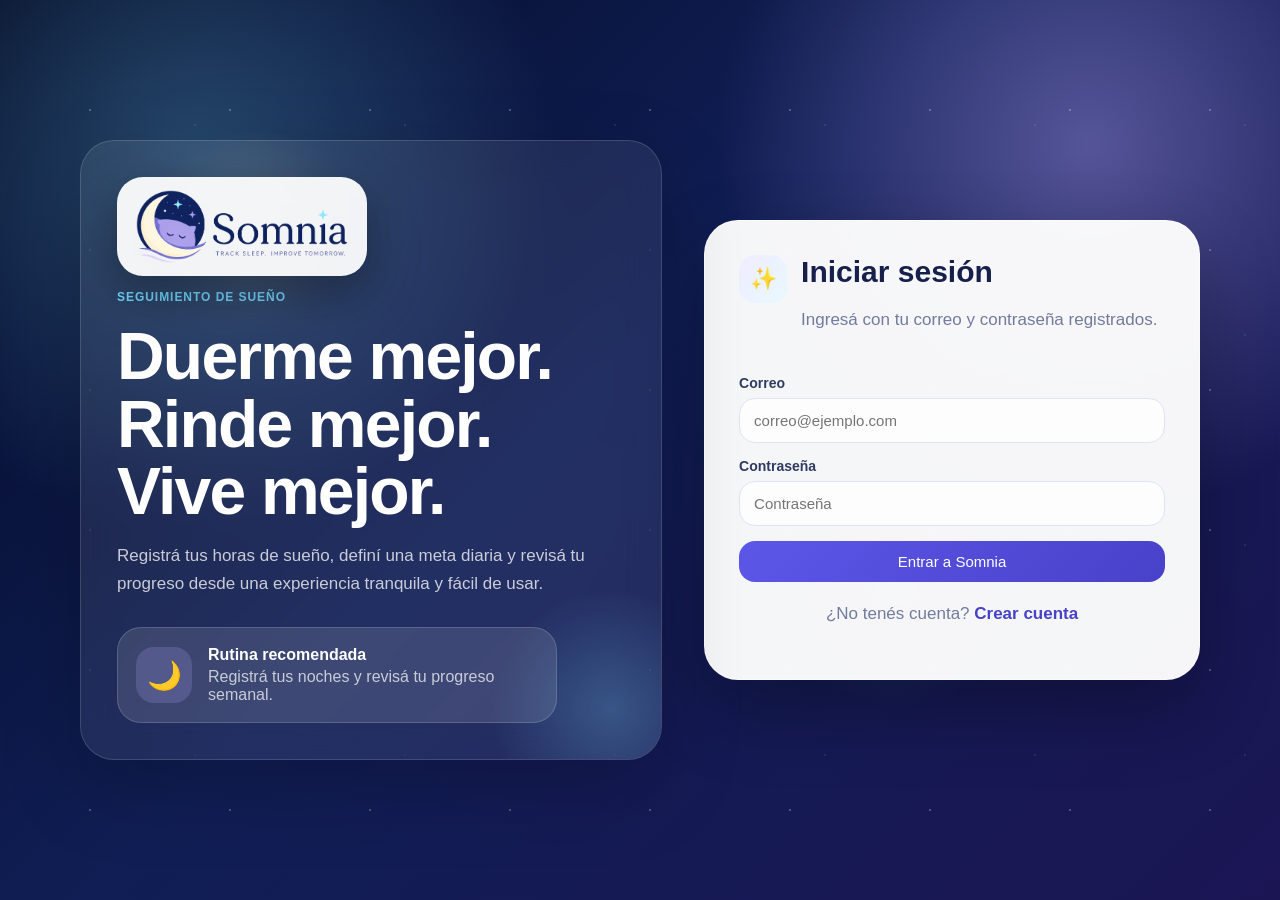
==== index.html @ 942231ed "Se sube el frontend de Somnia" ====
<!DOCTYPE html>
<html lang="es">
<head>
    <meta charset="UTF-8">
    <meta name="viewport" content="width=device-width, initial-scale=1.0">
    <title>Somnia - Login</title>
    <link rel="icon" href="assets/favicon.png">
    <link rel="stylesheet" href="styles.css">
</head>
<body class="auth-page">

<div class="auth-background"></div>

<main class="auth-wrapper">
    <section class="auth-hero glass-panel">
        <img src="assets/logo-somnia.png" alt="Logo de Somnia" class="auth-logo-image">

        <div class="hero-copy">
            <span class="eyebrow">Seguimiento de sueño</span>
            <h1>Duerme mejor. Rinde mejor. Vive mejor.</h1>
            <p>
                Registrá tus horas de sueño, definí una meta diaria y revisá tu progreso desde una experiencia tranquila y fácil de usar.
            </p>
        </div>

        <div class="sleep-tip-card">
            <span class="moon-badge">🌙</span>
            <div>
                <strong>Rutina recomendada</strong>
                <p>Registrá tus noches y revisá tu progreso semanal.</p>
            </div>
        </div>
    </section>

    <section class="auth-card">
        <div class="auth-card-header">
            <span class="mini-icon">✨</span>
            <div>
                <h2>Iniciar sesión</h2>
                <p>Ingresá con tu correo y contraseña registrados.</p>
            </div>
        </div>

        <div class="form-group">
            <label>Correo</label>
            <input type="email" id="loginCorreo" placeholder="correo@ejemplo.com">
        </div>

        <div class="form-group">
            <label>Contraseña</label>
            <input type="password" id="loginContrasena" placeholder="Contraseña">
        </div>

        <button class="full" onclick="login()">Entrar a Somnia</button>

        <p class="small auth-link">
            ¿No tenés cuenta? <a class="link-text" href="register.html">Crear cuenta</a>
        </p>
    </section>
</main>

<script src="js/config.js"></script>
<script src="js/ui.js"></script>
<script src="js/api.js"></script>
<script src="js/auth.js"></script>
<script src="js/login.js"></script>
</body>
</html>
---- styles.css ----
* {
    box-sizing: border-box;
}

:root {
    --navy: #07133a;
    --navy-2: #0d1c4d;
    --indigo: #5d57e9;
    --indigo-dark: #4841c9;
    --lavender: #b9a9ff;
    --lavender-soft: #f1edff;
    --cyan: #74d8ff;
    --moon: #fff2bd;
    --orange: #ff8b4d;
    --surface: rgba(255, 255, 255, 0.94);
    --surface-solid: #ffffff;
    --text: #16204a;
    --muted: #727b9c;
    --border: rgba(120, 118, 220, 0.18);
    --shadow: 0 24px 60px rgba(9, 18, 61, 0.16);
    --danger: #d94c65;
    --success: #1dbf85;
}

html {
    min-height: 100%;
}

body {
    margin: 0;
    min-height: 100vh;
    font-family: Arial, Helvetica, sans-serif;
    color: var(--text);
    background:
        radial-gradient(circle at 18% 8%, rgba(116, 216, 255, 0.28), transparent 30%),
        radial-gradient(circle at 78% 3%, rgba(185, 169, 255, 0.35), transparent 24%),
        linear-gradient(180deg, #edf1ff 0%, #f9faff 45%, #eef3ff 100%);
}

body::before {
    content: "";
    position: fixed;
    inset: 0;
    pointer-events: none;
    background-image:
        radial-gradient(circle, rgba(255,255,255,0.9) 1px, transparent 1.6px),
        radial-gradient(circle, rgba(116,216,255,0.45) 1px, transparent 1.5px);
    background-size: 140px 140px, 210px 210px;
    background-position: 20px 40px, 90px 20px;
    opacity: 0.28;
}

body.auth-page {
    color: white;
    overflow-x: hidden;
    background:
        radial-gradient(circle at 15% 18%, rgba(116, 216, 255, 0.28), transparent 28%),
        radial-gradient(circle at 85% 16%, rgba(185, 169, 255, 0.4), transparent 28%),
        linear-gradient(135deg, #040b26 0%, #101e55 45%, #1b1554 100%);
}

.auth-background {
    position: fixed;
    inset: 0;
    background:
        radial-gradient(circle at 20% 25%, rgba(255, 242, 189, 0.16), transparent 8%),
        radial-gradient(circle at 70% 65%, rgba(116, 216, 255, 0.13), transparent 12%);
    pointer-events: none;
}

a {
    color: inherit;
    text-decoration: none;
}

button,
input,
select,
textarea {
    font-family: inherit;
}

/* Auth */
.auth-wrapper {
    position: relative;
    z-index: 1;
    width: min(1120px, 92%);
    min-height: 100vh;
    margin: 0 auto;
    display: grid;
    grid-template-columns: 1.08fr 0.92fr;
    align-items: center;
    gap: 42px;
    padding: 42px 0;
}

.glass-panel {
    background: rgba(255, 255, 255, 0.08);
    border: 1px solid rgba(255, 255, 255, 0.14);
    box-shadow: 0 28px 80px rgba(0, 0, 0, 0.22);
    backdrop-filter: blur(18px);
}

.auth-hero {
    border-radius: 34px;
    padding: 36px;
    min-height: 620px;
    display: flex;
    flex-direction: column;
    justify-content: space-between;
    overflow: hidden;
    position: relative;
}

.auth-hero::after {
    content: "";
    position: absolute;
    right: -80px;
    bottom: -80px;
    width: 260px;
    height: 260px;
    border-radius: 50%;
    background: radial-gradient(circle, rgba(116, 216, 255, 0.24), transparent 65%);
}

.auth-logo-image {
    width: 250px;
    max-width: 82%;
    filter: drop-shadow(0 14px 25px rgba(0, 0, 0, 0.18));
}

.eyebrow {
    display: inline-flex;
    align-items: center;
    gap: 7px;
    color: var(--cyan);
    font-weight: 800;
    letter-spacing: 0.08em;
    text-transform: uppercase;
    font-size: 12px;
}

.hero-copy h1 {
    margin: 18px 0 16px;
    font-size: clamp(38px, 6vw, 66px);
    line-height: 1.02;
    letter-spacing: -1.8px;
}

.hero-copy p,
.auth-card p {
    color: rgba(255, 255, 255, 0.76);
    line-height: 1.65;
    font-size: 17px;
}

.sleep-tip-card {
    width: min(440px, 100%);
    display: flex;
    gap: 16px;
    align-items: center;
    border-radius: 24px;
    background: rgba(255, 255, 255, 0.12);
    border: 1px solid rgba(255, 255, 255, 0.16);
    padding: 18px;
}

.sleep-tip-card p {
    margin: 4px 0 0;
    color: rgba(255, 255, 255, 0.72);
}

.moon-badge,
.mini-icon,
.metric-icon {
    display: grid;
    place-items: center;
    flex: 0 0 auto;
}

.moon-badge {
    width: 56px;
    height: 56px;
    border-radius: 18px;
    background: rgba(185, 169, 255, 0.2);
    font-size: 28px;
}

.auth-card {
    background: rgba(255, 255, 255, 0.96);
    color: var(--text);
    border-radius: 34px;
    padding: 34px;
    border: 1px solid rgba(255, 255, 255, 0.65);
    box-shadow: 0 30px 75px rgba(0, 0, 0, 0.30);
}

.auth-card-header {
    display: flex;
    gap: 14px;
    align-items: flex-start;
    margin-bottom: 24px;
}

.auth-card h2 {
    margin: 0 0 6px;
    font-size: 30px;
}

.auth-card p,
.auth-card .small {
    color: var(--muted);
}

.mini-icon {
    width: 48px;
    height: 48px;
    border-radius: 16px;
    background: linear-gradient(135deg, var(--lavender-soft), #e7f8ff);
    font-size: 22px;
}

.auth-link {
    text-align: center;
    margin-top: 18px;
}

/* App layout */
.app-layout {
    position: relative;
    z-index: 1;
    display: grid;
    grid-template-columns: 286px 1fr;
    min-height: 100vh;
}

.sidebar {
    min-height: 100vh;
    padding: 24px 18px;
    position: sticky;
    top: 0;
    align-self: start;
    background:
        radial-gradient(circle at 25% 12%, rgba(116, 216, 255, 0.15), transparent 22%),
        linear-gradient(180deg, #07123a 0%, #071747 52%, #050c2c 100%);
    color: white;
    box-shadow: 22px 0 60px rgba(10, 16, 46, 0.18);
    overflow: hidden;
}

.sidebar::after {
    content: "";
    position: absolute;
    inset: 0;
    background-image: radial-gradient(circle, rgba(255,255,255,0.35) 1px, transparent 1.5px);
    background-size: 82px 82px;
    opacity: 0.28;
    pointer-events: none;
}

.sidebar > * {
    position: relative;
    z-index: 1;
}

.sidebar-logo {
    display: flex;
    align-items: center;
    gap: 11px;
    padding: 4px 6px 28px;
}

.sidebar-logo img {
    width: 64px;
    height: 64px;
    object-fit: contain;
    filter: drop-shadow(0 10px 18px rgba(0, 0, 0, 0.25));
}

.sidebar-logo strong {
    font-size: 31px;
    line-height: 1;
    font-family: Georgia, 'Times New Roman', serif;
    font-weight: 600;
}

.sidebar-logo span {
    display: block;
    margin-top: 3px;
    color: rgba(255, 255, 255, 0.62);
    font-size: 10px;
    letter-spacing: 0.12em;
    text-transform: uppercase;
}

.nav-links {
    display: flex;
    flex-direction: column;
    gap: 10px;
}

.nav-links a,
.logout-button {
    display: flex;
    align-items: center;
    gap: 12px;
    width: 100%;
    color: rgba(255, 255, 255, 0.88);
    border: 0;
    background: transparent;
    border-radius: 16px;
    padding: 14px 15px;
    cursor: pointer;
    font-size: 15px;
    text-align: left;
}

.nav-links a:hover,
.nav-links a.active,
.logout-button:hover {
    background: rgba(185, 169, 255, 0.22);
    color: white;
}

.nav-links a.active {
    box-shadow: inset 0 0 0 1px rgba(255, 255, 255, 0.12);
    background: linear-gradient(135deg, rgba(93, 87, 233, 0.78), rgba(185, 169, 255, 0.32));
}

.sidebar-card {
    margin: 28px 6px;
    padding: 18px;
    border-radius: 24px;
    background: rgba(255, 255, 255, 0.08);
    border: 1px solid rgba(255, 255, 255, 0.14);
}

.sidebar-card .moon-illustration {
    font-size: 46px;
    margin-bottom: 8px;
}

.sidebar-card p {
    margin: 0;
    color: rgba(255, 255, 255, 0.78);
    line-height: 1.45;
}

.sidebar-user {
    margin-top: auto;
    padding: 16px;
    border-radius: 22px;
    border: 1px solid rgba(255, 255, 255, 0.12);
    background: rgba(255, 255, 255, 0.08);
    display: flex;
    align-items: center;
    gap: 12px;
}

.avatar {
    width: 46px;
    height: 46px;
    border-radius: 50%;
    background: #f2f4ff;
    color: var(--navy);
    display: grid;
    place-items: center;
    font-weight: 800;
}

.sidebar-user p {
    margin: 2px 0 0;
    color: rgba(255, 255, 255, 0.62);
    font-size: 12px;
}

.content-shell {
    padding: 28px;
    overflow-x: hidden;
}

.hero-panel {
    border-radius: 32px;
    padding: 32px;
    min-height: 190px;
    color: white;
    display: flex;
    justify-content: space-between;
    align-items: center;
    background:
        radial-gradient(circle at 75% 20%, rgba(116, 216, 255, 0.22), transparent 25%),
        linear-gradient(135deg, #0d1d55, #22206b 58%, #5a4ed8);
    box-shadow: var(--shadow);
    position: relative;
    overflow: hidden;
}

.hero-panel::after {
    content: "";
    position: absolute;
    inset: 0;
    background-image: radial-gradient(circle, rgba(255,255,255,0.55) 1px, transparent 1.6px);
    background-size: 88px 88px;
    opacity: 0.28;
}

.hero-panel > * {
    position: relative;
    z-index: 1;
}

.hero-panel.compact {
    min-height: 150px;
}

.hero-panel h1 {
    margin: 10px 0 8px;
    font-size: clamp(32px, 5vw, 46px);
    letter-spacing: -1px;
}

.hero-panel p {
    margin: 0;
    color: rgba(255, 255, 255, 0.78);
    font-size: 17px;
}

.hero-moon {
    width: 88px;
    height: 88px;
    border-radius: 30px;
    display: grid;
    place-items: center;
    background: rgba(255, 255, 255, 0.12);
    font-size: 46px;
    border: 1px solid rgba(255, 255, 255, 0.16);
}

.summary-grid {
    display: grid;
    grid-template-columns: repeat(4, minmax(0, 1fr));
    gap: 18px;
    margin: 22px 0;
}

.metric-card {
    border-radius: 24px;
    background: var(--surface);
    border: 1px solid rgba(255,255,255,0.75);
    padding: 22px;
    box-shadow: var(--shadow);
    position: relative;
    overflow: hidden;
}

.metric-card::after {
    content: "";
    position: absolute;
    right: -30px;
    top: -30px;
    width: 120px;
    height: 120px;
    border-radius: 50%;
    background: rgba(93, 87, 233, 0.08);
}

.metric-card p {
    margin: 0 0 10px;
    color: #59628b;
    font-weight: 700;
}

.metric-card h2 {
    margin: 0;
    font-size: 34px;
    color: var(--navy);
}

.metric-card small {
    color: var(--muted);
}

.metric-icon {
    width: 48px;
    height: 48px;
    border-radius: 16px;
    margin-bottom: 16px;
    background: linear-gradient(135deg, #e6e1ff, #f6f3ff);
    color: var(--indigo);
    font-size: 23px;
}

.metric-icon.cyan {
    background: linear-gradient(135deg, #d9f6ff, #eefbff);
}

.metric-icon.purple {
    background: linear-gradient(135deg, #eeeaff, #f8f5ff);
}

.metric-icon.orange {
    background: linear-gradient(135deg, #fff1e8, #fff8f3);
}

.dashboard-grid,
.two-column {
    display: grid;
    grid-template-columns: minmax(0, 1.35fr) minmax(330px, 0.75fr);
    gap: 22px;
    margin-top: 22px;
}

.two-column {
    grid-template-columns: minmax(360px, 0.8fr) minmax(0, 1.2fr);
}

.records-layout,
.users-layout {
    grid-template-columns: minmax(360px, 0.85fr) minmax(0, 1.15fr);
}

.bottom-grid {
    grid-template-columns: minmax(0, 1fr) minmax(360px, 0.75fr);
}

.card {
    background: var(--surface);
    border: 1px solid rgba(255,255,255,0.75);
    border-radius: 28px;
    padding: 24px;
    box-shadow: var(--shadow);
}

.card h2,
.card h3 {
    margin: 0 0 8px;
    color: var(--navy);
}

.card p {
    margin: 0;
    color: var(--muted);
    line-height: 1.55;
}

.card-title-row {
    display: flex;
    justify-content: space-between;
    align-items: flex-start;
    gap: 15px;
    margin-bottom: 16px;
}

.pill,
.badge {
    display: inline-flex;
    align-items: center;
    justify-content: center;
    padding: 6px 11px;
    border-radius: 999px;
    background: var(--lavender-soft);
    color: var(--indigo-dark);
    font-size: 12px;
    font-weight: 800;
}

.sleep-chart {
    min-height: 260px;
    display: flex;
    align-items: flex-end;
    gap: 18px;
    padding: 22px 10px 8px;
    border-radius: 22px;
    background: linear-gradient(180deg, #fbfcff, #f7f5ff);
    border: 1px solid #e7e9fb;
}

.chart-bar-wrapper {
    flex: 1;
    min-width: 44px;
    display: flex;
    flex-direction: column;
    justify-content: flex-end;
    align-items: center;
    height: 220px;
    gap: 8px;
}

.chart-bar {
    width: min(48px, 80%);
    border-radius: 16px 16px 8px 8px;
    background: linear-gradient(180deg, var(--cyan), var(--indigo));
    box-shadow: 0 12px 24px rgba(93, 87, 233, 0.22);
}

.chart-label {
    font-size: 12px;
    color: #636b91;
    text-align: center;
}

.chart-value {
    font-size: 12px;
    font-weight: 800;
    color: var(--navy);
}

.sleep-note {
    margin-top: 14px;
    border-radius: 18px;
    padding: 13px 15px;
    background: var(--lavender-soft);
    color: var(--indigo-dark);
    font-size: 14px;
}

.tips-card {
    background: linear-gradient(135deg, rgba(255,255,255,0.95), rgba(244, 237, 255, 0.94));
}

.tips-list {
    display: grid;
    grid-template-columns: repeat(3, 1fr);
    gap: 14px;
    margin-top: 18px;
}

.tips-list div {
    padding: 16px;
    border-right: 1px solid #ddd9fb;
}

.tips-list div:last-child {
    border-right: none;
}

.tips-list span {
    font-size: 26px;
    display: block;
    margin-bottom: 10px;
}

.tips-list strong {
    color: var(--navy);
}

.tips-list p {
    margin-top: 6px;
    font-size: 13px;
}

.progress-card {
    padding: 24px;
    border-radius: 28px;
    color: white;
    background: linear-gradient(135deg, #081646, #111a5a);
    box-shadow: var(--shadow);
}

.progress-card h2 {
    margin: 0 0 8px;
}

.progress-card p {
    color: rgba(255,255,255,0.72);
    margin: 0 0 22px;
}

.week-row {
    display: flex;
    justify-content: space-between;
    gap: 8px;
}

.week-row span {
    width: 42px;
    height: 42px;
    border-radius: 50%;
    background: linear-gradient(135deg, var(--lavender), var(--indigo));
    display: grid;
    place-items: center;
    position: relative;
    font-weight: 800;
}

.week-row span.empty {
    background: transparent;
    border: 1px solid rgba(255,255,255,0.4);
    color: transparent;
}

.week-row small {
    position: absolute;
    top: 48px;
    color: rgba(255,255,255,0.70);
    font-weight: 400;
    font-size: 12px;
}

/* Forms */
.form-card {
    align-self: start;
}

.form-group {
    margin-bottom: 15px;
}

.form-row {
    display: grid;
    grid-template-columns: repeat(2, 1fr);
    gap: 14px;
}

label {
    display: block;
    margin-bottom: 7px;
    color: #303b62;
    font-weight: 800;
    font-size: 14px;
}

input,
select,
textarea {
    width: 100%;
    padding: 13px 14px;
    border-radius: 16px;
    border: 1px solid #dfe4f5;
    background: rgba(255,255,255,0.8);
    color: var(--text);
    outline: none;
    font-size: 15px;
    transition: border 0.2s, box-shadow 0.2s, background 0.2s;
}

input:focus,
select:focus,
textarea:focus {
    border-color: var(--indigo);
    box-shadow: 0 0 0 4px rgba(93, 87, 233, 0.13);
    background: #ffffff;
}

textarea {
    min-height: 110px;
    resize: vertical;
}

button,
.btn {
    border: 0;
    border-radius: 16px;
    padding: 12px 16px;
    cursor: pointer;
    font-size: 15px;
    background: linear-gradient(135deg, var(--indigo), var(--indigo-dark));
    color: white;
    transition: transform 0.2s, box-shadow 0.2s, background 0.2s;
    display: inline-flex;
    align-items: center;
    justify-content: center;
    gap: 8px;
}

button:hover,
.btn:hover {
    transform: translateY(-1px);
    box-shadow: 0 12px 24px rgba(93, 87, 233, 0.25);
}

button.full,
.btn.full {
    width: 100%;
}

.secondary {
    background: #eef0ff;
    color: var(--indigo-dark);
}

.secondary:hover {
    background: #e6e9ff;
    color: var(--indigo-dark);
}

.danger {
    background: linear-gradient(135deg, #dc5570, #bf3d58);
}

.actions {
    display: flex;
    gap: 10px;
    flex-wrap: wrap;
    margin-top: 8px;
}

.top-action {
    margin-bottom: 18px;
}

.small {
    font-size: 13px;
    color: var(--muted);
}

.link-text {
    color: var(--indigo-dark);
    font-weight: 800;
}

.resultado {
    margin-top: 10px;
}

.scroll-area {
    max-height: 620px;
    overflow: auto;
    padding-right: 6px;
}

.item {
    background: linear-gradient(145deg, #ffffff, #f8f8ff);
    border: 1px solid #e4e7fa;
    border-radius: 20px;
    padding: 16px;
    margin-bottom: 12px;
    box-shadow: 0 10px 24px rgba(20, 26, 58, 0.06);
}

.item.clickable {
    cursor: pointer;
}

.item.clickable:hover {
    transform: translateY(-1px);
    border-color: rgba(93, 87, 233, 0.35);
}

.item p {
    margin: 6px 0;
    color: #394363;
}

.record-row {
    display: grid;
    grid-template-columns: auto 1fr auto;
    align-items: center;
    gap: 12px;
}

.record-icon {
    width: 42px;
    height: 42px;
    border-radius: 50%;
    display: grid;
    place-items: center;
    background: var(--lavender-soft);
}

.record-main strong {
    color: var(--navy);
}

.record-main small {
    display: block;
    color: var(--muted);
    margin-top: 3px;
}

.record-score {
    display: grid;
    justify-items: end;
    color: var(--navy);
    font-weight: 800;
}

.record-score small {
    color: #f2b940;
}

.user-grid-results {
    display: grid;
    grid-template-columns: repeat(auto-fit, minmax(230px, 1fr));
    gap: 14px;
}

.empty-state {
    border: 1px dashed #cfd6ef;
    border-radius: 20px;
    padding: 18px;
    color: var(--muted);
    background: rgba(255,255,255,0.78);
}

.toolbar-card {
    margin-top: 22px;
}

/* Toasts */
.toast-container {
    position: fixed;
    top: 22px;
    right: 22px;
    z-index: 9999;
    display: flex;
    flex-direction: column;
    gap: 12px;
    width: min(380px, calc(100vw - 32px));
}

.toast {
    display: grid;
    grid-template-columns: 42px 1fr auto;
    gap: 12px;
    align-items: flex-start;
    padding: 16px;
    border-radius: 22px;
    background: rgba(255,255,255,0.96);
    border: 1px solid rgba(255,255,255,0.70);
    color: var(--text);
    box-shadow: 0 22px 60px rgba(8, 19, 58, 0.22);
    animation: toastIn 0.28s ease both;
}

.toast-icon {
    width: 40px;
    height: 40px;
    border-radius: 50%;
    display: grid;
    place-items: center;
    color: white;
    background: var(--success);
    font-weight: 900;
}

.toast.error .toast-icon {
    background: var(--danger);
}

.toast.info .toast-icon {
    background: var(--indigo);
}

.toast strong {
    display: block;
    margin-bottom: 3px;
    color: var(--navy);
}

.toast p {
    margin: 0;
    color: var(--muted);
    line-height: 1.4;
    font-size: 14px;
}

.toast button {
    background: transparent;
    color: var(--muted);
    padding: 0;
    border-radius: 0;
    box-shadow: none;
    transform: none;
    font-size: 20px;
}

@keyframes toastIn {
    from {
        opacity: 0;
        transform: translateY(-12px) scale(0.98);
    }
    to {
        opacity: 1;
        transform: translateY(0) scale(1);
    }
}

@media (max-width: 1150px) {
    .summary-grid {
        grid-template-columns: repeat(2, 1fr);
    }

    .dashboard-grid,
    .two-column,
    .bottom-grid,
    .records-layout,
    .users-layout {
        grid-template-columns: 1fr;
    }
}

@media (max-width: 860px) {
    .app-layout {
        grid-template-columns: 1fr;
    }

    .sidebar {
        position: relative;
        min-height: auto;
    }

    .nav-links {
        display: grid;
        grid-template-columns: repeat(2, 1fr);
    }

    .sidebar-card,
    .sidebar-user {
        display: none;
    }

    .content-shell {
        padding: 20px;
    }

    .auth-wrapper {
        grid-template-columns: 1fr;
    }

    .auth-hero {
        min-height: auto;
    }

    .tips-list,
    .summary-grid,
    .form-row {
        grid-template-columns: 1fr;
    }
}

@media (max-width: 560px) {
    .auth-wrapper {
        width: 94%;
        padding: 24px 0;
    }

    .auth-card,
    .auth-hero,
    .card,
    .hero-panel {
        border-radius: 24px;
        padding: 22px;
    }

    .nav-links {
        grid-template-columns: 1fr;
    }

    .summary-grid {
        gap: 14px;
    }

    .week-row {
        flex-wrap: wrap;
        row-gap: 30px;
    }
}

.compact-summary {
    display: grid;
    grid-template-columns: repeat(2, minmax(0, 1fr));
    gap: 12px;
    margin-bottom: 14px;
}

.mini-stat {
    padding: 15px;
    box-shadow: none;
    border: 1px solid #e5e8f8;
}

.mini-stat .metric-icon {
    width: 38px;
    height: 38px;
    font-size: 18px;
    margin-bottom: 10px;
}

.mini-stat h2 {
    font-size: 22px;
}

.auth-logo-image {
    background: rgba(255, 255, 255, 0.94);
    border-radius: 26px;
    padding: 10px 16px;
    box-shadow: 0 18px 45px rgba(0, 0, 0, 0.22);
}

.no-margin {
    margin-bottom: 0;
}

.loading-state::before {
    content: "";
    width: 12px;
    height: 12px;
    border-radius: 50%;
    background: var(--indigo);
    display: inline-block;
    margin-right: 8px;
    animation: pulse 1s infinite alternate;
}

@keyframes pulse {
    from {
        opacity: 0.35;
        transform: scale(0.8);
    }
    to {
        opacity: 1;
        transform: scale(1.1);
    }
}

.tracking-detail {
    background: linear-gradient(145deg, #ffffff, #f6f3ff);
    border: 1px solid #e4e7fa;
    border-radius: 22px;
    padding: 18px;
    box-shadow: 0 10px 24px rgba(20, 26, 58, 0.06);
}

.tracking-detail h3 {
    margin: 0 0 10px;
    color: var(--navy);
}

.tracking-detail p {
    margin: 8px 0;
    color: #394363;
}

.tracking-highlight {
    margin-top: 14px;
    padding: 13px 15px;
    border-radius: 16px;
    background: var(--lavender-soft);
    color: var(--indigo-dark);
    font-weight: 800;
}

.tracking-advice {
    margin-top: 12px;
    padding: 13px 15px;
    border-radius: 16px;
    background: #eefbff;
    color: #28506d;
    line-height: 1.5;
}

.sidebar-user {
    margin-top: 28px;
}
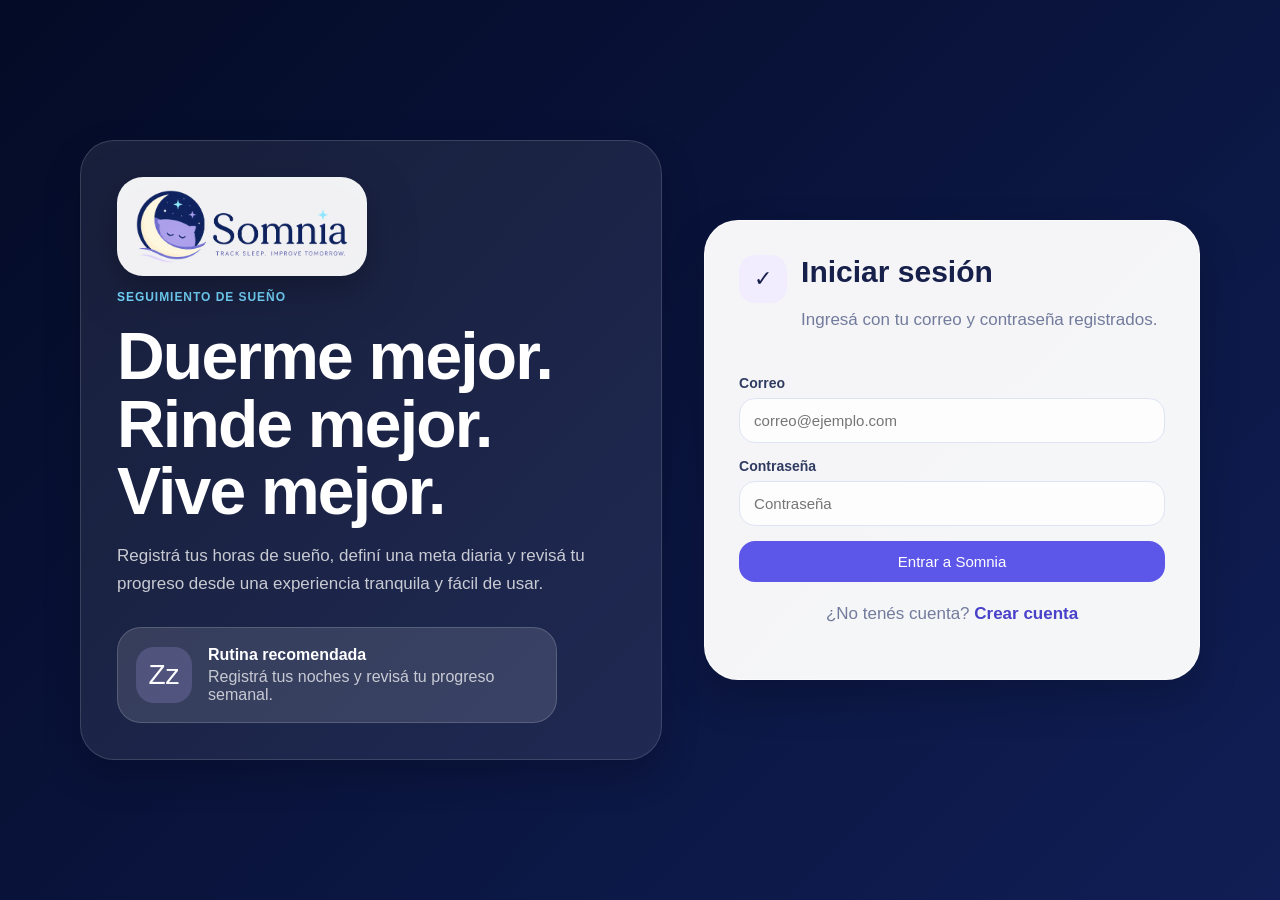
==== commit f3e22d57: "Actualizacion de estilos" ====
--- a/index.html
+++ b/index.html
@@ -24,7 +24,7 @@
         </div>
 
         <div class="sleep-tip-card">
-            <span class="moon-badge">🌙</span>
+            <span class="moon-badge">Zz</span>
             <div>
                 <strong>Rutina recomendada</strong>
                 <p>Registrá tus noches y revisá tu progreso semanal.</p>
@@ -34,7 +34,7 @@
 
     <section class="auth-card">
         <div class="auth-card-header">
-            <span class="mini-icon">✨</span>
+            <span class="mini-icon">✓</span>
             <div>
                 <h2>Iniciar sesión</h2>
                 <p>Ingresá con tu correo y contraseña registrados.</p>
--- a/styles.css
+++ b/styles.css
@@ -17,7 +17,7 @@
     --text: #16204a;
     --muted: #727b9c;
     --border: rgba(120, 118, 220, 0.18);
-    --shadow: 0 24px 60px rgba(9, 18, 61, 0.16);
+    --shadow: 0 12px 28px rgba(9, 18, 61, 0.10);
     --danger: #d94c65;
     --success: #1dbf85;
 }
@@ -31,41 +31,21 @@
     min-height: 100vh;
     font-family: Arial, Helvetica, sans-serif;
     color: var(--text);
-    background:
-        radial-gradient(circle at 18% 8%, rgba(116, 216, 255, 0.28), transparent 30%),
-        radial-gradient(circle at 78% 3%, rgba(185, 169, 255, 0.35), transparent 24%),
-        linear-gradient(180deg, #edf1ff 0%, #f9faff 45%, #eef3ff 100%);
+    background: #f3f5ff;
 }
 
 body::before {
-    content: "";
-    position: fixed;
-    inset: 0;
-    pointer-events: none;
-    background-image:
-        radial-gradient(circle, rgba(255,255,255,0.9) 1px, transparent 1.6px),
-        radial-gradient(circle, rgba(116,216,255,0.45) 1px, transparent 1.5px);
-    background-size: 140px 140px, 210px 210px;
-    background-position: 20px 40px, 90px 20px;
-    opacity: 0.28;
+    display: none;
 }
 
 body.auth-page {
     color: white;
     overflow-x: hidden;
-    background:
-        radial-gradient(circle at 15% 18%, rgba(116, 216, 255, 0.28), transparent 28%),
-        radial-gradient(circle at 85% 16%, rgba(185, 169, 255, 0.4), transparent 28%),
-        linear-gradient(135deg, #040b26 0%, #101e55 45%, #1b1554 100%);
+    background: linear-gradient(135deg, #040b26 0%, #101e55 100%);
 }
 
 .auth-background {
-    position: fixed;
-    inset: 0;
-    background:
-        radial-gradient(circle at 20% 25%, rgba(255, 242, 189, 0.16), transparent 8%),
-        radial-gradient(circle at 70% 65%, rgba(116, 216, 255, 0.13), transparent 12%);
-    pointer-events: none;
+    display: none;
 }
 
 a {
@@ -97,8 +77,7 @@
 .glass-panel {
     background: rgba(255, 255, 255, 0.08);
     border: 1px solid rgba(255, 255, 255, 0.14);
-    box-shadow: 0 28px 80px rgba(0, 0, 0, 0.22);
-    backdrop-filter: blur(18px);
+    box-shadow: 0 16px 38px rgba(0, 0, 0, 0.18);
 }
 
 .auth-hero {
@@ -113,14 +92,7 @@
 }
 
 .auth-hero::after {
-    content: "";
-    position: absolute;
-    right: -80px;
-    bottom: -80px;
-    width: 260px;
-    height: 260px;
-    border-radius: 50%;
-    background: radial-gradient(circle, rgba(116, 216, 255, 0.24), transparent 65%);
+    display: none;
 }
 
 .auth-logo-image {
@@ -192,7 +164,7 @@
     border-radius: 34px;
     padding: 34px;
     border: 1px solid rgba(255, 255, 255, 0.65);
-    box-shadow: 0 30px 75px rgba(0, 0, 0, 0.30);
+    box-shadow: 0 18px 42px rgba(0, 0, 0, 0.18);
 }
 
 .auth-card-header {
@@ -216,7 +188,7 @@
     width: 48px;
     height: 48px;
     border-radius: 16px;
-    background: linear-gradient(135deg, var(--lavender-soft), #e7f8ff);
+    background: var(--lavender-soft);
     font-size: 22px;
 }
 
@@ -240,22 +212,14 @@
     position: sticky;
     top: 0;
     align-self: start;
-    background:
-        radial-gradient(circle at 25% 12%, rgba(116, 216, 255, 0.15), transparent 22%),
-        linear-gradient(180deg, #07123a 0%, #071747 52%, #050c2c 100%);
+    background: #07133a;
     color: white;
-    box-shadow: 22px 0 60px rgba(10, 16, 46, 0.18);
+    box-shadow: 10px 0 26px rgba(10, 16, 46, 0.12);
     overflow: hidden;
 }
 
 .sidebar::after {
-    content: "";
-    position: absolute;
-    inset: 0;
-    background-image: radial-gradient(circle, rgba(255,255,255,0.35) 1px, transparent 1.5px);
-    background-size: 82px 82px;
-    opacity: 0.28;
-    pointer-events: none;
+    display: none;
 }
 
 .sidebar > * {
@@ -274,7 +238,7 @@
     width: 64px;
     height: 64px;
     object-fit: contain;
-    filter: drop-shadow(0 10px 18px rgba(0, 0, 0, 0.25));
+    filter: none;
 }
 
 .sidebar-logo strong {
@@ -324,7 +288,7 @@
 
 .nav-links a.active {
     box-shadow: inset 0 0 0 1px rgba(255, 255, 255, 0.12);
-    background: linear-gradient(135deg, rgba(93, 87, 233, 0.78), rgba(185, 169, 255, 0.32));
+    background: rgba(93, 87, 233, 0.72);
 }
 
 .sidebar-card {
@@ -387,21 +351,14 @@
     display: flex;
     justify-content: space-between;
     align-items: center;
-    background:
-        radial-gradient(circle at 75% 20%, rgba(116, 216, 255, 0.22), transparent 25%),
-        linear-gradient(135deg, #0d1d55, #22206b 58%, #5a4ed8);
+    background: linear-gradient(135deg, #0d1d55, #4f46d8);
     box-shadow: var(--shadow);
     position: relative;
     overflow: hidden;
 }
 
 .hero-panel::after {
-    content: "";
-    position: absolute;
-    inset: 0;
-    background-image: radial-gradient(circle, rgba(255,255,255,0.55) 1px, transparent 1.6px);
-    background-size: 88px 88px;
-    opacity: 0.28;
+    display: none;
 }
 
 .hero-panel > * {
@@ -454,14 +411,7 @@
 }
 
 .metric-card::after {
-    content: "";
-    position: absolute;
-    right: -30px;
-    top: -30px;
-    width: 120px;
-    height: 120px;
-    border-radius: 50%;
-    background: rgba(93, 87, 233, 0.08);
+    display: none;
 }
 
 .metric-card p {
@@ -485,21 +435,21 @@
     height: 48px;
     border-radius: 16px;
     margin-bottom: 16px;
-    background: linear-gradient(135deg, #e6e1ff, #f6f3ff);
+    background: #f1edff;
     color: var(--indigo);
     font-size: 23px;
 }
 
 .metric-icon.cyan {
-    background: linear-gradient(135deg, #d9f6ff, #eefbff);
+    background: #e7f8ff;
 }
 
 .metric-icon.purple {
-    background: linear-gradient(135deg, #eeeaff, #f8f5ff);
+    background: #f1edff;
 }
 
 .metric-icon.orange {
-    background: linear-gradient(135deg, #fff1e8, #fff8f3);
+    background: #fff1e8;
 }
 
 .dashboard-grid,
@@ -571,7 +521,7 @@
     gap: 18px;
     padding: 22px 10px 8px;
     border-radius: 22px;
-    background: linear-gradient(180deg, #fbfcff, #f7f5ff);
+    background: #fbfcff;
     border: 1px solid #e7e9fb;
 }
 
@@ -589,8 +539,8 @@
 .chart-bar {
     width: min(48px, 80%);
     border-radius: 16px 16px 8px 8px;
-    background: linear-gradient(180deg, var(--cyan), var(--indigo));
-    box-shadow: 0 12px 24px rgba(93, 87, 233, 0.22);
+    background: var(--indigo);
+    box-shadow: none;
 }
 
 .chart-label {
@@ -615,7 +565,7 @@
 }
 
 .tips-card {
-    background: linear-gradient(135deg, rgba(255,255,255,0.95), rgba(244, 237, 255, 0.94));
+    background: var(--surface);
 }
 
 .tips-list {
@@ -653,7 +603,7 @@
     padding: 24px;
     border-radius: 28px;
     color: white;
-    background: linear-gradient(135deg, #081646, #111a5a);
+    background: #081646;
     box-shadow: var(--shadow);
 }
 
@@ -676,7 +626,7 @@
     width: 42px;
     height: 42px;
     border-radius: 50%;
-    background: linear-gradient(135deg, var(--lavender), var(--indigo));
+    background: var(--indigo);
     display: grid;
     place-items: center;
     position: relative;
@@ -754,7 +704,7 @@
     padding: 12px 16px;
     cursor: pointer;
     font-size: 15px;
-    background: linear-gradient(135deg, var(--indigo), var(--indigo-dark));
+    background: var(--indigo);
     color: white;
     transition: transform 0.2s, box-shadow 0.2s, background 0.2s;
     display: inline-flex;
@@ -785,7 +735,7 @@
 }
 
 .danger {
-    background: linear-gradient(135deg, #dc5570, #bf3d58);
+    background: #dc5570;
 }
 
 .actions {
@@ -820,12 +770,12 @@
 }
 
 .item {
-    background: linear-gradient(145deg, #ffffff, #f8f8ff);
+    background: #ffffff;
     border: 1px solid #e4e7fa;
     border-radius: 20px;
     padding: 16px;
     margin-bottom: 12px;
-    box-shadow: 0 10px 24px rgba(20, 26, 58, 0.06);
+    box-shadow: none;
 }
 
 .item.clickable {
@@ -1085,7 +1035,7 @@
     background: rgba(255, 255, 255, 0.94);
     border-radius: 26px;
     padding: 10px 16px;
-    box-shadow: 0 18px 45px rgba(0, 0, 0, 0.22);
+    box-shadow: 0 12px 24px rgba(0, 0, 0, 0.12);
 }
 
 .no-margin {
@@ -1115,11 +1065,11 @@
 }
 
 .tracking-detail {
-    background: linear-gradient(145deg, #ffffff, #f6f3ff);
+    background: #ffffff;
     border: 1px solid #e4e7fa;
     border-radius: 22px;
     padding: 18px;
-    box-shadow: 0 10px 24px rgba(20, 26, 58, 0.06);
+    box-shadow: none;
 }
 
 .tracking-detail h3 {
@@ -1153,3 +1103,96 @@
 .sidebar-user {
     margin-top: 28px;
 }
+
+
+.form-helper {
+    margin: -6px 0 18px;
+    color: var(--muted);
+    line-height: 1.5;
+}
+
+.profile-layout {
+    align-items: stretch;
+}
+
+.profile-card {
+    text-align: center;
+    display: flex;
+    flex-direction: column;
+    align-items: center;
+    justify-content: center;
+    min-height: 390px;
+}
+
+.profile-avatar {
+    width: 118px;
+    height: 118px;
+    border-radius: 36px;
+    display: grid;
+    place-items: center;
+    margin-bottom: 18px;
+    color: white;
+    font-size: 48px;
+    font-weight: 900;
+    background: var(--indigo);
+    box-shadow: none;
+}
+
+.profile-card h2 {
+    margin: 0 0 6px;
+    font-size: 30px;
+}
+
+.profile-card p {
+    margin: 0 0 14px;
+    color: var(--muted);
+}
+
+.profile-note {
+    margin-top: 26px;
+    width: 100%;
+    padding: 16px;
+    border-radius: 20px;
+    background: var(--lavender-soft);
+    color: var(--text);
+    text-align: left;
+}
+
+.profile-note p {
+    margin: 6px 0 0;
+    line-height: 1.5;
+}
+
+/* Selección de objetivos */
+.selection-pill {
+    display: inline-flex;
+    align-items: center;
+    gap: 8px;
+    margin: 0 0 16px;
+    padding: 9px 13px;
+    border-radius: 999px;
+    background: #eef0ff;
+    color: var(--muted);
+    font-size: 13px;
+    font-weight: 800;
+}
+
+.selection-pill.active {
+    background: #eef0ff;
+    color: var(--indigo-dark);
+    border: 1px solid rgba(93, 87, 233, 0.25);
+}
+
+.objetivo-card {
+    transition: transform 0.2s, border-color 0.2s, box-shadow 0.2s;
+}
+
+.objetivo-card.selected {
+    border-color: rgba(93, 87, 233, 0.65);
+    box-shadow: 0 8px 18px rgba(93, 87, 233, 0.10);
+}
+
+.selection-hint {
+    color: var(--indigo-dark) !important;
+    font-weight: 800;
+}
